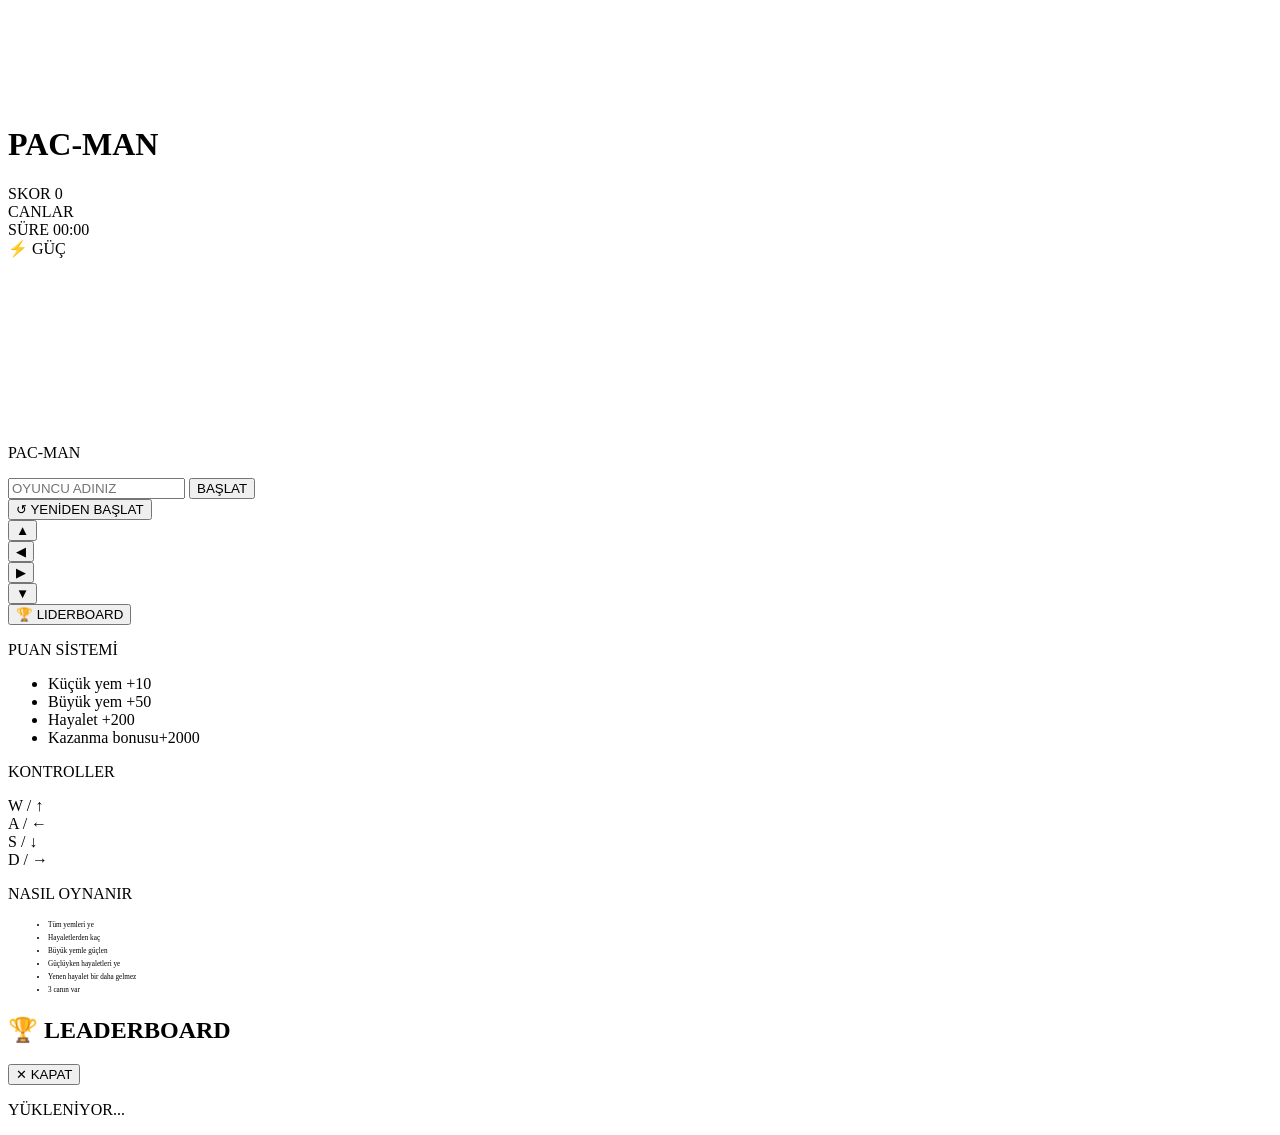
==== index.html @ 821fbc33 "index.html klasörü değiştirildi" ====
<!DOCTYPE html>
<html lang="tr">
<head>
  <meta charset="UTF-8" />
  <meta name="viewport" content="width=device-width, initial-scale=1.0, user-scalable=no" />
  <title>PAC-MAN</title>
  <link rel="stylesheet" href="/css/style.css" />
  <link rel="stylesheet" href="/css/game.css">
  <link rel="icon" type="image/svg+xml" href="data:image/svg+xml,%3Csvg xmlns='http://www.w3.org/2000/svg' viewBox='0 0 32 32'%3E%3Ccircle cx='16' cy='16' r='14' fill='%23ffd700'/%3E%3Cpath d='M16 16 L30 10 A14 14 0 0 0 30 22 Z' fill='%2304040f'/%3E%3C/svg%3E" />
</head>
<body>

  <!-- ── Header ─────────────────────────────────────────── -->
  <header class="header" role="banner">
    <h1 class="title">PAC<span>-</span>MAN</h1>
  </header>
  <style>
    .header{
      margin-top: 10%;
    }
  </style>

  <!-- ── Main layout ───────────────────────────────────── -->
  <main class="game-wrapper" role="main">

    <!-- ── Game card ──────────────────────────────────── -->
    <section class="game-card" aria-label="Oyun Alanı">

      <!-- Info bar -->
      <div class="info-bar" role="status" aria-live="polite">
        <div class="info-item">
          <span class="info-label">SKOR</span>
          <span class="info-value" id="score-value">0</span>
        </div>
        <div class="info-item">
          <span class="info-label">CANLAR</span>
          <div id="lives-display" aria-label="Kalan canlar"></div>
        </div>
        <div class="info-item">
          <span class="info-label">SÜRE</span>
          <span class="info-value" id="timer-value">00:00</span>
        </div>
      </div>

      <!-- Power bar -->
      <div id="power-bar-wrap" class="power-bar-wrap hidden" aria-label="Güç süresi">
        <span class="power-bar-label">⚡ GÜÇ</span>
        <div class="power-bar-track">
          <div class="power-bar-fill" id="power-bar-fill" style="width:100%"></div>
        </div>
      </div>

      <!-- Status message -->
      <p id="status-message" class="status-ready" aria-live="assertive"></p>

      <!-- Canvas + overlay -->
      <div class="canvas-wrapper">
        <canvas id="game-canvas" role="img" aria-label="Pacman oyun alanı"></canvas>

        <div id="canvas-overlay" class="canvas-overlay" role="dialog" aria-modal="true">
          <p id="overlay-title" class="overlay-title">PAC-MAN</p>
          <pre id="overlay-score" class="overlay-score"></pre>

          <div class="player-input-row">
            <input
              id="player-name"
              type="text"
              maxlength="30"
              placeholder="OYUNCU ADINIZ"
              autocomplete="off"
              spellcheck="false"
              aria-label="Oyuncu adı"
            />
            <button id="btn-start" class="btn btn-primary">BAŞLAT</button>
          </div>

          <button id="btn-restart" class="btn btn-secondary hidden">
            ↺ YENİDEN BAŞLAT
          </button>
        </div>
      </div>

      <!-- ── On-screen D-pad (mobile) ─────────────────── -->
      <div class="dpad" role="group" aria-label="Yön tuşları">
        <div class="dpad-row">
          <button id="dpad-up"    class="dpad-btn" aria-label="Yukarı">▲</button>
        </div>
        <div class="dpad-row">
          <button id="dpad-left"  class="dpad-btn" aria-label="Sol">◀</button>
          <div class="dpad-center"></div>
          <button id="dpad-right" class="dpad-btn" aria-label="Sağ">▶</button>
        </div>
        <div class="dpad-row">
          <button id="dpad-down"  class="dpad-btn" aria-label="Aşağı">▼</button>
        </div>
      </div>

      <!-- Bottom bar -->
      <div class="controls">
        <button id="btn-leaderboard" class="btn btn-danger"
                aria-label="Liderlik tablosunu aç" aria-haspopup="dialog">
          🏆 LIDERBOARD
        </button>
      </div>

    </section>

    <!-- ── Side panel (desktop only) ─────────────────── -->
    <aside class="side-panel" aria-label="Oyun bilgileri">
      <div>
        <p class="panel-section-title">PUAN SİSTEMİ</p>
        <ul class="panel-info-list">
          <li><span>Küçük yem</span>     <span class="val">+10</span></li>
          <li><span>Büyük yem</span>     <span class="val">+50</span></li>
          <li><span>Hayalet</span>       <span class="val">+200</span></li>
          <li><span>Kazanma bonusu</span><span class="val">+2000</span></li>
        </ul>
      </div>

      <div>
        <p class="panel-section-title">KONTROLLER</p>
        <div class="keys-grid" aria-label="Klavye kontrolleri">
          <div></div>
          <div class="key center">W / ↑</div>
          <div></div>
          <div class="key">A / ←</div>
          <div class="key center">S / ↓</div>
          <div class="key">D / →</div>
        </div>
      </div>

      <div>
        <p class="panel-section-title">NASIL OYNANIR</p>
        <ul class="panel-info-list" style="font-size:0.45rem;line-height:1.8">
          <li>Tüm yemleri ye</li>
          <li>Hayaletlerden kaç</li>
          <li>Büyük yemle güçlen</li>
          <li>Güçlüyken hayaletleri ye</li>
          <li>Yenen hayalet bir daha gelmez</li>
          <li>3 canın var</li>
        </ul>
      </div>
    </aside>

  </main>

  <!-- ── Leaderboard modal ──────────────────────────────── -->
  <div id="leaderboard-modal" class="modal-backdrop"
       role="dialog" aria-modal="true"
       aria-label="Liderlik tablosu" aria-hidden="true">
    <div class="modal" role="document">
      <div class="modal-header">
        <h2 class="modal-title">🏆 LEADERBOARD</h2>
        <button id="modal-close" class="modal-close" aria-label="Kapat">✕ KAPAT</button>
      </div>
      <div id="modal-body" class="modal-body">
        <p class="loading-text">YÜKLENİYOR...</p>
      </div>
    </div>
  </div>

  <!-- Scripts – order matters -->
  <script src="/js/api.js"></script>
  <script src="/js/ui.js"></script>
  <script src="/js/game.js"></script>
</body>
</html>
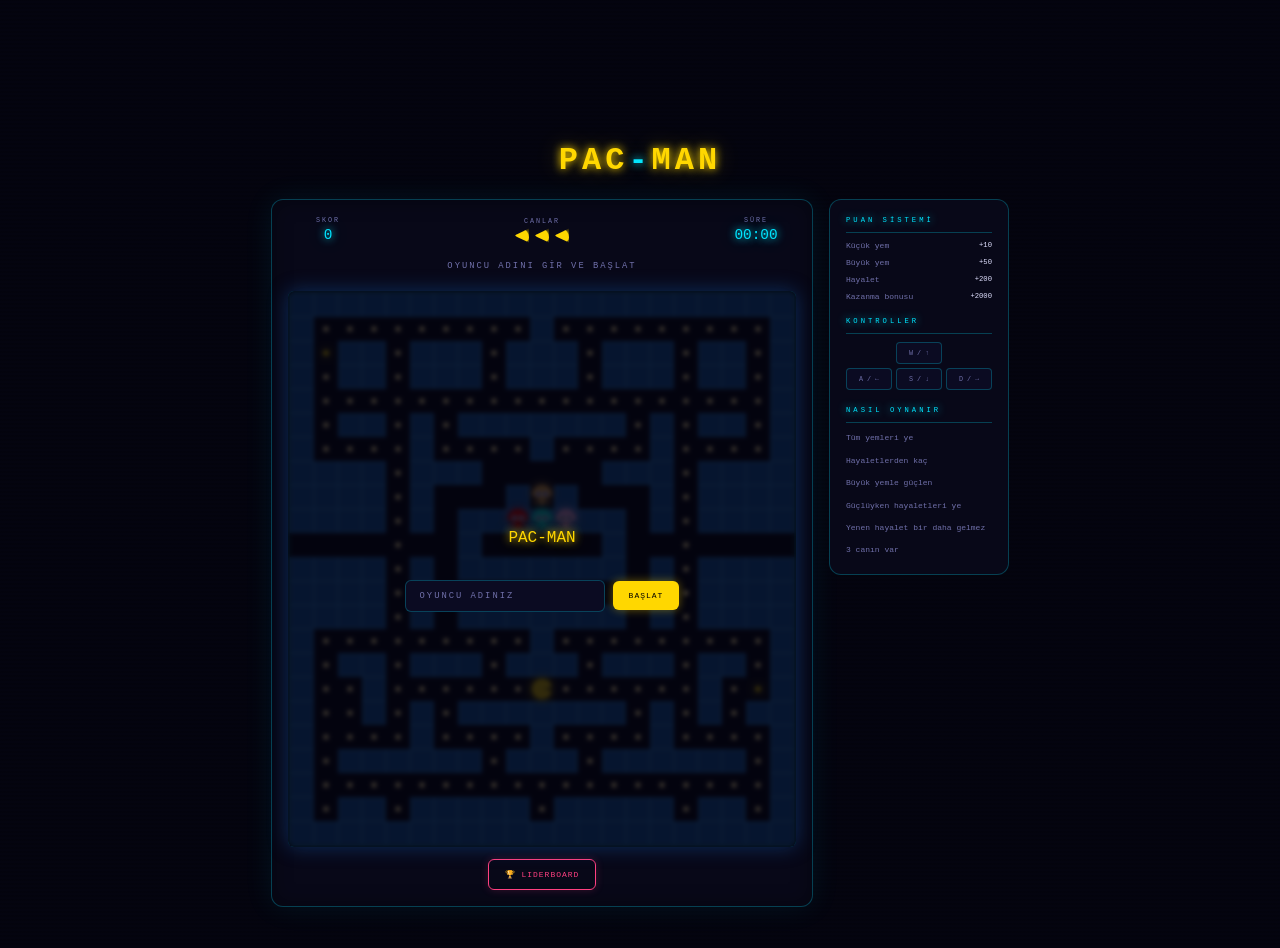
==== commit a5b743e8: "js ve css yolları güncellendi" ====
--- a/index.html
+++ b/index.html
@@ -4,8 +4,8 @@
   <meta charset="UTF-8" />
   <meta name="viewport" content="width=device-width, initial-scale=1.0, user-scalable=no" />
   <title>PAC-MAN</title>
-  <link rel="stylesheet" href="/css/style.css" />
-  <link rel="stylesheet" href="/css/game.css">
+  <link rel="stylesheet" href="./wwwroot/css/game.css" />
+  <link rel="stylesheet" href="./wwwroot/css/style.css">
   <link rel="icon" type="image/svg+xml" href="data:image/svg+xml,%3Csvg xmlns='http://www.w3.org/2000/svg' viewBox='0 0 32 32'%3E%3Ccircle cx='16' cy='16' r='14' fill='%23ffd700'/%3E%3Cpath d='M16 16 L30 10 A14 14 0 0 0 30 22 Z' fill='%2304040f'/%3E%3C/svg%3E" />
 </head>
 <body>
@@ -160,8 +160,8 @@
   </div>
 
   <!-- Scripts – order matters -->
-  <script src="/js/api.js"></script>
-  <script src="/js/ui.js"></script>
-  <script src="/js/game.js"></script>
+  <script src="./wwwroot/js/api.js"></script>
+  <script src="./wwwroot/js/ui.js"></script>
+  <script src="./wwwroot/js/game.js"></script>
 </body>
 </html>
--- a/wwwroot/css/game.css
+++ b/wwwroot/css/game.css
@@ -0,0 +1,482 @@
+/* ============================================================
+   style.css  –  Pacman Arcade UI
+   Includes: D-pad mobile controls, responsive layout
+   ============================================================ */
+
+@import url('https://fonts.googleapis.com/css2?family=Press+Start+2P&family=Orbitron:wght@400;700;900&display=swap');
+
+/* ── Reset & Root ────────────────────────────────────────── */
+*, *::before, *::after { box-sizing: border-box; margin: 0; padding: 0; }
+
+:root {
+  --bg:          #04040f;
+  --bg-card:     #080818;
+  --bg-panel:    #0b0b22;
+  --wall:        #1565c0;
+  --wall-glow:   #42a5f5;
+  --pacman:      #ffd700;
+  --neon-cyan:   #00e5ff;
+  --neon-pink:   #ff4081;
+  --neon-green:  #69ff47;
+  --text:        #e0e0ff;
+  --text-muted:  #7070aa;
+  --border:      rgba(0,229,255,0.25);
+  --font-pixel:  'Press Start 2P', monospace;
+  --font-ui:     'Orbitron', monospace;
+  --radius:      6px;
+  --shadow-neon: 0 0 8px var(--neon-cyan), 0 0 24px rgba(0,229,255,0.3);
+  --shadow-gold: 0 0 8px var(--pacman),    0 0 24px rgba(255,215,0,0.3);
+}
+
+html { scroll-behavior: smooth; }
+
+body {
+  background: var(--bg);
+  color: var(--text);
+  font-family: var(--font-ui);
+  min-height: 100vh;
+  display: flex;
+  flex-direction: column;
+  align-items: center;
+  padding: 16px 8px 40px;
+  background-image: repeating-linear-gradient(
+    0deg, transparent, transparent 2px,
+    rgba(0,0,0,0.15) 2px, rgba(0,0,0,0.15) 4px
+  );
+  /* Prevent scroll bounce / zooming on mobile */
+  overscroll-behavior: none;
+  touch-action: pan-y;
+}
+
+/* ── Header ──────────────────────────────────────────────── */
+.header { text-align: center; margin-bottom: 20px; }
+
+.title {
+  font-family: var(--font-pixel);
+  font-size: clamp(1.2rem, 4vw, 2rem);
+  color: var(--pacman);
+  text-shadow: var(--shadow-gold);
+  letter-spacing: 4px;
+  animation: titlePulse 3s ease-in-out infinite;
+}
+.title span { color: var(--neon-cyan); text-shadow: var(--shadow-neon); }
+
+.subtitle {
+  font-size: 0.55rem;
+  color: var(--text-muted);
+  letter-spacing: 6px;
+  margin-top: 6px;
+  text-transform: uppercase;
+}
+
+@keyframes titlePulse {
+  0%,100% { text-shadow: var(--shadow-gold); }
+  50%     { text-shadow: 0 0 16px var(--pacman), 0 0 40px rgba(255,215,0,0.5); }
+}
+
+/* ── Main layout ─────────────────────────────────────────── */
+.game-wrapper {
+  display: flex;
+  gap: 16px;
+  align-items: flex-start;
+  flex-wrap: wrap;
+  justify-content: center;
+  width: 100%;
+  max-width: 900px;
+}
+
+/* ── Game card ───────────────────────────────────────────── */
+.game-card {
+  background: var(--bg-card);
+  border: 1px solid var(--border);
+  border-radius: 12px;
+  padding: 16px;
+  box-shadow: 0 0 30px rgba(0,229,255,0.08), inset 0 0 20px rgba(0,0,0,0.4);
+  display: flex;
+  flex-direction: column;
+  gap: 12px;
+  /* Shrink to canvas on small screens */
+  max-width: 100%;
+}
+
+/* ── Info bar ────────────────────────────────────────────── */
+.info-bar {
+  display: flex;
+  justify-content: space-between;
+  align-items: center;
+  gap: 8px;
+  flex-wrap: wrap;
+}
+
+.info-item {
+  display: flex;
+  flex-direction: column;
+  align-items: center;
+  gap: 4px;
+  min-width: 70px;
+}
+
+.info-label {
+  font-family: var(--font-pixel);
+  font-size: 0.42rem;
+  color: var(--text-muted);
+  letter-spacing: 2px;
+  text-transform: uppercase;
+}
+
+.info-value {
+  font-family: var(--font-pixel);
+  font-size: 0.9rem;
+  color: var(--neon-cyan);
+  text-shadow: var(--shadow-neon);
+  line-height: 1;
+}
+
+#lives-display { display: flex; gap: 6px; align-items: center; }
+
+.life-icon {
+  width: 14px; height: 14px;
+  background: var(--pacman);
+  border-radius: 50%;
+  clip-path: polygon(15% 40%, 100% 0%, 100% 100%, 15% 60%, 0% 50%);
+  box-shadow: 0 0 6px var(--pacman);
+  flex-shrink: 0;
+}
+
+/* ── Canvas wrapper ──────────────────────────────────────── */
+.canvas-wrapper {
+  position: relative;
+  display: flex;
+  justify-content: center;
+}
+
+#game-canvas {
+  display: block;
+  border: 2px solid rgba(0,229,255,0.3);
+  border-radius: var(--radius);
+  box-shadow: 0 0 20px rgba(21,101,192,0.4), inset 0 0 10px rgba(0,0,0,0.6);
+  image-rendering: pixelated;
+  max-width: 100%;
+  height: auto;
+  /* Prevent iOS long-press context menu */
+  -webkit-user-select: none;
+  user-select: none;
+  touch-action: none;
+}
+
+/* Canvas overlay */
+.canvas-overlay {
+  position: absolute;
+  inset: 0;
+  background: rgba(4,4,15,0.82);
+  border-radius: var(--radius);
+  display: flex;
+  flex-direction: column;
+  align-items: center;
+  justify-content: center;
+  gap: 14px;
+  padding: 20px;
+  backdrop-filter: blur(2px);
+  text-align: center;
+}
+.canvas-overlay.hidden { display: none; }
+
+.overlay-title {
+  font-family: var(--font-pixel);
+  font-size: clamp(0.65rem, 2.5vw, 1rem);
+  color: var(--pacman);
+  text-shadow: var(--shadow-gold);
+  line-height: 1.8;
+  white-space: pre-line;
+}
+.overlay-title.win  { color: var(--neon-green); text-shadow: 0 0 8px var(--neon-green), 0 0 24px rgba(105,255,71,.3); }
+.overlay-title.lose { color: var(--neon-pink);  text-shadow: 0 0 8px var(--neon-pink),  0 0 24px rgba(255,64,129,.3); }
+
+.overlay-score {
+  font-family: var(--font-pixel);
+  font-size: 0.5rem;
+  color: var(--text-muted);
+  line-height: 2;
+  white-space: pre-line;
+}
+
+/* ── Player input row ────────────────────────────────────── */
+.player-input-row {
+  display: flex;
+  gap: 8px;
+  align-items: center;
+  flex-wrap: wrap;
+  justify-content: center;
+}
+
+#player-name {
+  background: var(--bg-panel);
+  border: 1px solid var(--border);
+  border-radius: var(--radius);
+  color: var(--text);
+  font-family: var(--font-pixel);
+  font-size: 0.5rem;
+  padding: 10px 14px;
+  outline: none;
+  letter-spacing: 2px;
+  width: 190px;
+  transition: border-color .2s, box-shadow .2s;
+}
+#player-name:focus { border-color: var(--neon-cyan); box-shadow: 0 0 8px rgba(0,229,255,.3); }
+#player-name::placeholder { color: var(--text-muted); }
+
+/* ── Buttons ─────────────────────────────────────────────── */
+.btn {
+  font-family: var(--font-pixel);
+  font-size: 0.5rem;
+  border: none;
+  border-radius: var(--radius);
+  cursor: pointer;
+  padding: 10px 16px;
+  letter-spacing: 1px;
+  transition: transform .1s, box-shadow .2s, background .2s;
+  white-space: nowrap;
+  user-select: none;
+  -webkit-tap-highlight-color: transparent;
+}
+.btn:active { transform: scale(0.94); }
+.btn:disabled { opacity: 0.4; cursor: not-allowed; }
+
+.btn-primary { background: var(--pacman); color: #000; box-shadow: 0 0 10px rgba(255,215,0,.4); }
+.btn-primary:hover:not(:disabled) { background: #ffe033; box-shadow: var(--shadow-gold); }
+
+.btn-secondary { background: transparent; color: var(--neon-cyan); border: 1px solid var(--neon-cyan); box-shadow: 0 0 8px rgba(0,229,255,.2); }
+.btn-secondary:hover:not(:disabled) { background: rgba(0,229,255,.1); box-shadow: var(--shadow-neon); }
+
+.btn-danger { background: transparent; color: var(--neon-pink); border: 1px solid var(--neon-pink); box-shadow: 0 0 8px rgba(255,64,129,.2); }
+.btn-danger:hover:not(:disabled) { background: rgba(255,64,129,.1); box-shadow: 0 0 8px var(--neon-pink), 0 0 24px rgba(255,64,129,.3); }
+
+/* ── Controls bar ────────────────────────────────────────── */
+.controls { display: flex; gap: 8px; flex-wrap: wrap; justify-content: center; }
+
+/* ── Power bar ───────────────────────────────────────────── */
+.power-bar-wrap { display: flex; align-items: center; gap: 8px; }
+.power-bar-wrap.hidden { display: none; }
+
+.power-bar-label { font-family: var(--font-pixel); font-size: 0.38rem; color: var(--neon-pink); white-space: nowrap; }
+.power-bar-track { flex: 1; height: 6px; background: rgba(255,255,255,.1); border-radius: 3px; overflow: hidden; }
+.power-bar-fill  { height: 100%; background: linear-gradient(90deg,var(--neon-pink),var(--pacman)); border-radius: 3px; transition: width .1s linear; box-shadow: 0 0 6px var(--neon-pink); }
+
+/* ── Status message ──────────────────────────────────────── */
+#status-message {
+  font-family: var(--font-pixel);
+  font-size: 0.5rem;
+  text-align: center;
+  padding: 6px;
+  min-height: 22px;
+  letter-spacing: 2px;
+  transition: color .3s;
+}
+.status-ready    { color: var(--text-muted); }
+.status-playing  { color: var(--neon-green); }
+.status-dead     { color: var(--neon-pink); }
+.status-win      { color: var(--pacman); animation: titlePulse 1s ease-in-out infinite; }
+.status-gameover { color: var(--neon-pink); animation: titlePulse 1s ease-in-out infinite; }
+
+/* ═══════════════════════════════════════════════════════════
+   ON-SCREEN D-PAD
+   ═══════════════════════════════════════════════════════════ */
+.dpad {
+  display: flex;
+  flex-direction: column;
+  align-items: center;
+  gap: 4px;
+  margin: 4px auto 0;
+  /* Show by default on all screens; hidden on big screens via media query */
+}
+
+.dpad-row {
+  display: flex;
+  align-items: center;
+  gap: 4px;
+}
+
+.dpad-center {
+  width: 52px;
+  height: 52px;
+  background: rgba(0,229,255,0.04);
+  border-radius: var(--radius);
+}
+
+.dpad-btn {
+  width: 52px;
+  height: 52px;
+  background: var(--bg-panel);
+  border: 1px solid var(--border);
+  border-radius: 8px;
+  color: var(--neon-cyan);
+  font-size: 1.2rem;
+  line-height: 1;
+  display: flex;
+  align-items: center;
+  justify-content: center;
+  cursor: pointer;
+  user-select: none;
+  -webkit-tap-highlight-color: transparent;
+  transition: background .1s, transform .08s, box-shadow .1s;
+  touch-action: manipulation;
+}
+
+.dpad-btn:active {
+  background: rgba(0,229,255,0.18);
+  box-shadow: var(--shadow-neon);
+  transform: scale(0.91);
+}
+
+/* ── Side panel (desktop) ────────────────────────────────── */
+.side-panel {
+  background: var(--bg-card);
+  border: 1px solid var(--border);
+  border-radius: 12px;
+  padding: 16px;
+  min-width: 180px;
+  max-width: 200px;
+  display: flex;
+  flex-direction: column;
+  gap: 16px;
+}
+
+.panel-section-title {
+  font-family: var(--font-pixel);
+  font-size: 0.45rem;
+  color: var(--neon-cyan);
+  text-shadow: var(--shadow-neon);
+  letter-spacing: 3px;
+  border-bottom: 1px solid var(--border);
+  padding-bottom: 8px;
+  margin-bottom: 8px;
+}
+
+.panel-info-list { list-style: none; display: flex; flex-direction: column; gap: 8px; }
+.panel-info-list li { display: flex; justify-content: space-between; font-size: 0.5rem; color: var(--text-muted); }
+.panel-info-list .val { color: var(--text); font-family: var(--font-pixel); font-size: 0.45rem; }
+
+.keys-grid { display: grid; grid-template-columns: repeat(3,1fr); gap: 4px; margin-top: 4px; }
+.key { background: var(--bg-panel); border: 1px solid var(--border); border-radius: 4px; padding: 6px 4px; text-align: center; font-family: var(--font-pixel); font-size: 0.42rem; color: var(--text-muted); }
+.key.center { grid-column: 2; }
+
+/* ── Modal ───────────────────────────────────────────────── */
+.modal-backdrop {
+  display: none;
+  position: fixed;
+  inset: 0;
+  background: rgba(4,4,15,.88);
+  z-index: 100;
+  justify-content: center;
+  align-items: center;
+  padding: 16px;
+  backdrop-filter: blur(4px);
+}
+.modal-backdrop.open { display: flex; animation: fadeIn .2s ease; }
+
+@keyframes fadeIn  { from { opacity: 0; } to { opacity: 1; } }
+@keyframes slideUp { from { transform: translateY(20px); opacity: 0; } to { transform: translateY(0); opacity: 1; } }
+
+.modal {
+  background: var(--bg-card);
+  border: 1px solid var(--neon-cyan);
+  border-radius: 12px;
+  box-shadow: 0 0 40px rgba(0,229,255,.2), 0 0 80px rgba(0,0,0,.6);
+  width: 100%;
+  max-width: 720px;
+  max-height: 85vh;
+  display: flex;
+  flex-direction: column;
+  animation: slideUp .25s ease;
+}
+
+.modal-header {
+  display: flex;
+  justify-content: space-between;
+  align-items: center;
+  padding: 16px 20px;
+  border-bottom: 1px solid var(--border);
+}
+
+.modal-title { font-family: var(--font-pixel); font-size: 0.75rem; color: var(--neon-cyan); text-shadow: var(--shadow-neon); letter-spacing: 4px; }
+
+.modal-close {
+  background: transparent;
+  border: 1px solid var(--border);
+  color: var(--text-muted);
+  cursor: pointer;
+  font-family: var(--font-pixel);
+  font-size: 0.6rem;
+  padding: 6px 10px;
+  border-radius: var(--radius);
+  transition: color .2s, border-color .2s;
+}
+.modal-close:hover { color: var(--neon-pink); border-color: var(--neon-pink); }
+
+.modal-body {
+  padding: 16px 20px;
+  overflow-y: auto;
+  flex: 1;
+}
+.modal-body::-webkit-scrollbar { width: 6px; }
+.modal-body::-webkit-scrollbar-track { background: var(--bg); }
+.modal-body::-webkit-scrollbar-thumb { background: var(--wall); border-radius: 3px; }
+
+/* ── Leaderboard table ───────────────────────────────────── */
+.leaderboard-table { width: 100%; border-collapse: collapse; font-size: 0.45rem; }
+.leaderboard-table th { font-family: var(--font-pixel); font-size: 0.38rem; color: var(--neon-cyan); letter-spacing: 2px; text-align: left; padding: 8px 10px; border-bottom: 1px solid var(--border); white-space: nowrap; }
+.leaderboard-table td { padding: 10px; border-bottom: 1px solid rgba(255,255,255,.04); font-family: var(--font-ui); font-size: 0.6rem; color: var(--text); white-space: nowrap; }
+.leaderboard-table tr:first-child td { color: var(--pacman); }
+.leaderboard-table tr:nth-child(2)  td { color: var(--neon-cyan); }
+.leaderboard-table tr:nth-child(3)  td { color: var(--neon-green); }
+.leaderboard-table tr:hover td { background: rgba(0,229,255,.04); }
+
+.rank-badge { display: inline-block; font-family: var(--font-pixel); font-size: 0.38rem; padding: 2px 5px; border-radius: 3px; background: rgba(0,0,0,.4); border: 1px solid var(--border); }
+.rank-1 { border-color: var(--pacman);    color: var(--pacman); }
+.rank-2 { border-color: var(--neon-cyan); color: var(--neon-cyan); }
+.rank-3 { border-color: var(--neon-green);color: var(--neon-green); }
+
+.win-badge { display: inline-block; background: rgba(105,255,71,.15); color: var(--neon-green); border: 1px solid rgba(105,255,71,.3); border-radius: 3px; font-size: 0.38rem; padding: 2px 6px; }
+
+.loading-text, .empty-text, .error-text { text-align: center; padding: 40px 0; font-family: var(--font-pixel); font-size: 0.5rem; letter-spacing: 2px; }
+.loading-text { color: var(--text-muted); animation: blink 1s step-end infinite; }
+.empty-text   { color: var(--text-muted); }
+.error-text   { color: var(--neon-pink); }
+
+@keyframes blink { 50% { opacity: 0; } }
+
+/* ── Utility ─────────────────────────────────────────────── */
+.hidden { display: none !important; }
+
+/* ═══════════════════════════════════════════════════════════
+   RESPONSIVE
+   ═══════════════════════════════════════════════════════════ */
+
+/* Mid-range: hide side panel, keep D-pad */
+@media (max-width: 700px) {
+  .side-panel { display: none; }
+  .title      { font-size: 1.1rem; }
+}
+
+/* Small phones */
+@media (max-width: 420px) {
+  body { padding: 6px 2px 20px; }
+
+  .game-card { padding: 10px; gap: 8px; }
+
+  .info-bar   { justify-content: center; }
+  .info-item  { min-width: 60px; }
+  .info-value { font-size: 0.75rem; }
+
+  #player-name { width: 150px; font-size: 0.45rem; }
+
+  .dpad-btn    { width: 46px; height: 46px; font-size: 1.1rem; }
+  .dpad-center { width: 46px; height: 46px; }
+
+  .btn         { font-size: 0.45rem; padding: 8px 12px; }
+}
+
+/* Large screens: hide D-pad (keyboard preferred) */
+@media (min-width: 900px) {
+  .dpad { display: none; }
+}
--- a/wwwroot/css/style.css
+++ b/wwwroot/css/style.css
@@ -0,0 +1,582 @@
+/* ============================================================
+   style.css  –  Pacman Arcade UI
+   Tema: Retro-neon arcade, dark navy background
+   ============================================================ */
+
+@import url('https://fonts.googleapis.com/css2?family=Press+Start+2P&family=Orbitron:wght@400;700;900&display=swap');
+
+/* ── Reset & Root ────────────────────────────────────────── */
+*, *::before, *::after { box-sizing: border-box; margin: 0; padding: 0; }
+
+:root {
+  --bg:           #04040f;
+  --bg-card:      #080818;
+  --bg-panel:     #0b0b22;
+  --wall:         #1565c0;
+  --wall-glow:    #42a5f5;
+  --pacman:       #ffd700;
+  --neon-cyan:    #00e5ff;
+  --neon-pink:    #ff4081;
+  --neon-green:   #69ff47;
+  --text:         #e0e0ff;
+  --text-muted:   #7070aa;
+  --border:       rgba(0, 229, 255, 0.25);
+  --font-pixel:   'Press Start 2P', monospace;
+  --font-ui:      'Orbitron', monospace;
+  --radius:       6px;
+  --shadow-neon:  0 0 8px var(--neon-cyan), 0 0 24px rgba(0,229,255,0.3);
+  --shadow-gold:  0 0 8px var(--pacman),    0 0 24px rgba(255,215,0,0.3);
+}
+
+html { scroll-behavior: smooth; }
+
+body {
+  background: var(--bg);
+  color: var(--text);
+  font-family: var(--font-ui);
+  min-height: 100vh;
+  display: flex;
+  flex-direction: column;
+  align-items: center;
+  padding: 16px 8px 40px;
+  /* subtle scanline texture */
+  background-image:
+    repeating-linear-gradient(
+      0deg,
+      transparent,
+      transparent 2px,
+      rgba(0,0,0,0.15) 2px,
+      rgba(0,0,0,0.15) 4px
+    );
+}
+
+/* ── Header ──────────────────────────────────────────────── */
+.header {
+  text-align: center;
+  margin-bottom: 20px;
+  position: relative;
+}
+
+.title {
+  font-family: var(--font-pixel);
+  font-size: clamp(1.2rem, 4vw, 2rem);
+  color: var(--pacman);
+  text-shadow: var(--shadow-gold);
+  letter-spacing: 4px;
+  animation: titlePulse 3s ease-in-out infinite;
+}
+
+.title span { color: var(--neon-cyan); text-shadow: var(--shadow-neon); }
+
+.subtitle {
+  font-size: 0.55rem;
+  color: var(--text-muted);
+  letter-spacing: 6px;
+  margin-top: 6px;
+  text-transform: uppercase;
+}
+
+@keyframes titlePulse {
+  0%, 100% { text-shadow: var(--shadow-gold); }
+  50%       { text-shadow: 0 0 16px var(--pacman), 0 0 40px rgba(255,215,0,0.5); }
+}
+
+/* ── Main layout ─────────────────────────────────────────── */
+.game-wrapper {
+  display: flex;
+  gap: 16px;
+  align-items: flex-start;
+  flex-wrap: wrap;
+  justify-content: center;
+  width: 100%;
+  max-width: 900px;
+}
+
+/* ── Game card ───────────────────────────────────────────── */
+.game-card {
+  background: var(--bg-card);
+  border: 1px solid var(--border);
+  border-radius: 12px;
+  padding: 16px;
+  box-shadow: 0 0 30px rgba(0, 229, 255, 0.08), inset 0 0 20px rgba(0,0,0,0.4);
+  display: flex;
+  flex-direction: column;
+  gap: 12px;
+}
+
+/* ── Info bar (score / lives / timer) ────────────────────── */
+.info-bar {
+  display: flex;
+  justify-content: space-between;
+  align-items: center;
+  gap: 8px;
+  flex-wrap: wrap;
+}
+
+.info-item {
+  display: flex;
+  flex-direction: column;
+  align-items: center;
+  gap: 4px;
+  min-width: 80px;
+}
+
+.info-label {
+  font-family: var(--font-pixel);
+  font-size: 0.42rem;
+  color: var(--text-muted);
+  letter-spacing: 2px;
+  text-transform: uppercase;
+}
+
+.info-value {
+  font-family: var(--font-pixel);
+  font-size: 0.9rem;
+  color: var(--neon-cyan);
+  text-shadow: var(--shadow-neon);
+  line-height: 1;
+}
+
+#lives-display {
+  display: flex;
+  gap: 6px;
+  align-items: center;
+}
+
+.life-icon {
+  width: 14px;
+  height: 14px;
+  background: var(--pacman);
+  border-radius: 50% 50% 50% 50% / 60% 60% 40% 40%;
+  clip-path: polygon(15% 40%, 100% 0%, 100% 100%, 15% 60%, 0% 50%);
+  box-shadow: 0 0 6px var(--pacman);
+  flex-shrink: 0;
+}
+
+/* ── Canvas wrapper ──────────────────────────────────────── */
+.canvas-wrapper {
+  position: relative;
+  display: flex;
+  justify-content: center;
+  align-items: center;
+}
+
+#game-canvas {
+  display: block;
+  border: 2px solid rgba(0,229,255,0.3);
+  border-radius: var(--radius);
+  box-shadow: 0 0 20px rgba(21,101,192,0.4), inset 0 0 10px rgba(0,0,0,0.6);
+  image-rendering: pixelated;
+  max-width: 100%;
+  height: auto;
+}
+
+/* overlay shown before game starts / game over */
+.canvas-overlay {
+  position: absolute;
+  inset: 0;
+  background: rgba(4,4,15,0.82);
+  border-radius: var(--radius);
+  display: flex;
+  flex-direction: column;
+  align-items: center;
+  justify-content: center;
+  gap: 14px;
+  padding: 20px;
+  backdrop-filter: blur(2px);
+  text-align: center;
+}
+
+.canvas-overlay.hidden { display: none; }
+
+.overlay-title {
+  font-family: var(--font-pixel);
+  font-size: clamp(0.7rem, 2.5vw, 1rem);
+  color: var(--pacman);
+  text-shadow: var(--shadow-gold);
+  line-height: 1.6;
+}
+
+.overlay-title.win  { color: var(--neon-green); text-shadow: 0 0 8px var(--neon-green), 0 0 24px rgba(105,255,71,0.3); }
+.overlay-title.lose { color: var(--neon-pink);  text-shadow: 0 0 8px var(--neon-pink),  0 0 24px rgba(255,64,129,0.3); }
+
+.overlay-score {
+  font-family: var(--font-pixel);
+  font-size: 0.55rem;
+  color: var(--text-muted);
+  line-height: 2;
+}
+
+/* ── Controls area ───────────────────────────────────────── */
+.controls {
+  display: flex;
+  gap: 8px;
+  flex-wrap: wrap;
+  justify-content: center;
+}
+
+/* ── Player input ────────────────────────────────────────── */
+.player-input-row {
+  display: flex;
+  gap: 8px;
+  align-items: center;
+  flex-wrap: wrap;
+  justify-content: center;
+}
+
+#player-name {
+  background: var(--bg-panel);
+  border: 1px solid var(--border);
+  border-radius: var(--radius);
+  color: var(--text);
+  font-family: var(--font-pixel);
+  font-size: 0.55rem;
+  padding: 10px 14px;
+  outline: none;
+  letter-spacing: 2px;
+  width: 200px;
+  transition: border-color 0.2s, box-shadow 0.2s;
+}
+
+#player-name:focus {
+  border-color: var(--neon-cyan);
+  box-shadow: 0 0 8px rgba(0,229,255,0.3);
+}
+
+#player-name::placeholder { color: var(--text-muted); }
+
+/* ── Buttons ─────────────────────────────────────────────── */
+.btn {
+  font-family: var(--font-pixel);
+  font-size: 0.5rem;
+  border: none;
+  border-radius: var(--radius);
+  cursor: pointer;
+  padding: 10px 16px;
+  letter-spacing: 1px;
+  transition: transform 0.1s, box-shadow 0.2s, background 0.2s;
+  white-space: nowrap;
+  user-select: none;
+}
+
+.btn:active { transform: scale(0.96); }
+.btn:disabled { opacity: 0.4; cursor: not-allowed; }
+
+.btn-primary {
+  background: var(--pacman);
+  color: #000;
+  box-shadow: 0 0 10px rgba(255,215,0,0.4);
+}
+.btn-primary:hover:not(:disabled) {
+  background: #ffe033;
+  box-shadow: var(--shadow-gold);
+}
+
+.btn-secondary {
+  background: transparent;
+  color: var(--neon-cyan);
+  border: 1px solid var(--neon-cyan);
+  box-shadow: 0 0 8px rgba(0,229,255,0.2);
+}
+.btn-secondary:hover:not(:disabled) {
+  background: rgba(0,229,255,0.1);
+  box-shadow: var(--shadow-neon);
+}
+
+.btn-danger {
+  background: transparent;
+  color: var(--neon-pink);
+  border: 1px solid var(--neon-pink);
+  box-shadow: 0 0 8px rgba(255,64,129,0.2);
+}
+.btn-danger:hover:not(:disabled) {
+  background: rgba(255,64,129,0.1);
+  box-shadow: 0 0 8px var(--neon-pink), 0 0 24px rgba(255,64,129,0.3);
+}
+
+/* ── Side panel ──────────────────────────────────────────── */
+.side-panel {
+  background: var(--bg-card);
+  border: 1px solid var(--border);
+  border-radius: 12px;
+  padding: 16px;
+  min-width: 180px;
+  max-width: 200px;
+  display: flex;
+  flex-direction: column;
+  gap: 16px;
+}
+
+.panel-section-title {
+  font-family: var(--font-pixel);
+  font-size: 0.45rem;
+  color: var(--neon-cyan);
+  text-shadow: var(--shadow-neon);
+  letter-spacing: 3px;
+  border-bottom: 1px solid var(--border);
+  padding-bottom: 8px;
+  margin-bottom: 8px;
+}
+
+.panel-info-list { list-style: none; display: flex; flex-direction: column; gap: 8px; }
+
+.panel-info-list li {
+  display: flex;
+  justify-content: space-between;
+  font-size: 0.5rem;
+  color: var(--text-muted);
+}
+
+.panel-info-list .val {
+  color: var(--text);
+  font-family: var(--font-pixel);
+  font-size: 0.45rem;
+}
+
+.keys-grid {
+  display: grid;
+  grid-template-columns: repeat(3, 1fr);
+  gap: 4px;
+  margin-top: 4px;
+}
+
+.key {
+  background: var(--bg-panel);
+  border: 1px solid var(--border);
+  border-radius: 4px;
+  padding: 6px 4px;
+  text-align: center;
+  font-family: var(--font-pixel);
+  font-size: 0.42rem;
+  color: var(--text-muted);
+}
+
+.key.center { grid-column: 2; }
+.key-row {
+  display: flex;
+  gap: 4px;
+  justify-content: center;
+}
+
+/* ── Status message ──────────────────────────────────────── */
+#status-message {
+  font-family: var(--font-pixel);
+  font-size: 0.55rem;
+  text-align: center;
+  padding: 6px;
+  min-height: 24px;
+  letter-spacing: 2px;
+  transition: color 0.3s;
+}
+
+.status-ready   { color: var(--text-muted); }
+.status-playing { color: var(--neon-green); }
+.status-dead    { color: var(--neon-pink); }
+.status-win     { color: var(--pacman); animation: titlePulse 1s ease-in-out infinite; }
+.status-gameover{ color: var(--neon-pink); animation: titlePulse 1s ease-in-out infinite; }
+
+/* ── Modal ───────────────────────────────────────────────── */
+.modal-backdrop {
+  display: none;
+  position: fixed;
+  inset: 0;
+  background: rgba(4,4,15,0.88);
+  z-index: 100;
+  justify-content: center;
+  align-items: center;
+  padding: 16px;
+  backdrop-filter: blur(4px);
+}
+
+.modal-backdrop.open {
+  display: flex;
+  animation: fadeIn 0.2s ease;
+}
+
+@keyframes fadeIn { from { opacity: 0; } to { opacity: 1; } }
+
+.modal {
+  background: var(--bg-card);
+  border: 1px solid var(--neon-cyan);
+  border-radius: 12px;
+  box-shadow: 0 0 40px rgba(0,229,255,0.2), 0 0 80px rgba(0,0,0,0.6);
+  width: 100%;
+  max-width: 720px;
+  max-height: 85vh;
+  display: flex;
+  flex-direction: column;
+  animation: slideUp 0.25s ease;
+}
+
+@keyframes slideUp { from { transform: translateY(20px); opacity: 0; } to { transform: translateY(0); opacity: 1; } }
+
+.modal-header {
+  display: flex;
+  justify-content: space-between;
+  align-items: center;
+  padding: 16px 20px;
+  border-bottom: 1px solid var(--border);
+}
+
+.modal-title {
+  font-family: var(--font-pixel);
+  font-size: 0.75rem;
+  color: var(--neon-cyan);
+  text-shadow: var(--shadow-neon);
+  letter-spacing: 4px;
+}
+
+.modal-close {
+  background: transparent;
+  border: 1px solid var(--border);
+  color: var(--text-muted);
+  cursor: pointer;
+  font-family: var(--font-pixel);
+  font-size: 0.6rem;
+  padding: 6px 10px;
+  border-radius: var(--radius);
+  transition: color 0.2s, border-color 0.2s;
+}
+
+.modal-close:hover {
+  color: var(--neon-pink);
+  border-color: var(--neon-pink);
+}
+
+.modal-body {
+  padding: 16px 20px;
+  overflow-y: auto;
+  flex: 1;
+}
+
+.modal-body::-webkit-scrollbar { width: 6px; }
+.modal-body::-webkit-scrollbar-track { background: var(--bg); }
+.modal-body::-webkit-scrollbar-thumb { background: var(--wall); border-radius: 3px; }
+
+/* ── Leaderboard table ───────────────────────────────────── */
+.leaderboard-table {
+  width: 100%;
+  border-collapse: collapse;
+  font-size: 0.45rem;
+}
+
+.leaderboard-table th {
+  font-family: var(--font-pixel);
+  font-size: 0.38rem;
+  color: var(--neon-cyan);
+  letter-spacing: 2px;
+  text-align: left;
+  padding: 8px 10px;
+  border-bottom: 1px solid var(--border);
+  white-space: nowrap;
+}
+
+.leaderboard-table td {
+  padding: 10px 10px;
+  border-bottom: 1px solid rgba(255,255,255,0.04);
+  font-family: var(--font-ui);
+  font-size: 0.6rem;
+  color: var(--text);
+  white-space: nowrap;
+}
+
+.leaderboard-table tr:first-child td { color: var(--pacman); }
+.leaderboard-table tr:nth-child(2) td { color: var(--neon-cyan); }
+.leaderboard-table tr:nth-child(3) td { color: var(--neon-green); }
+
+.leaderboard-table tr:hover td {
+  background: rgba(0,229,255,0.04);
+}
+
+.rank-badge {
+  display: inline-block;
+  font-family: var(--font-pixel);
+  font-size: 0.38rem;
+  padding: 2px 5px;
+  border-radius: 3px;
+  background: rgba(0,0,0,0.4);
+  border: 1px solid var(--border);
+}
+
+.rank-1 { border-color: var(--pacman); color: var(--pacman); }
+.rank-2 { border-color: var(--neon-cyan); color: var(--neon-cyan); }
+.rank-3 { border-color: var(--neon-green); color: var(--neon-green); }
+
+.win-badge {
+  display: inline-block;
+  background: rgba(105,255,71,0.15);
+  color: var(--neon-green);
+  border: 1px solid rgba(105,255,71,0.3);
+  border-radius: 3px;
+  font-size: 0.38rem;
+  padding: 2px 6px;
+}
+
+.loading-text, .empty-text, .error-text {
+  text-align: center;
+  padding: 40px 0;
+  font-family: var(--font-pixel);
+  font-size: 0.5rem;
+  letter-spacing: 2px;
+}
+
+.loading-text { color: var(--text-muted); animation: blink 1s step-end infinite; }
+.empty-text   { color: var(--text-muted); }
+.error-text   { color: var(--neon-pink); }
+
+@keyframes blink { 50% { opacity: 0; } }
+
+/* ── Utility ─────────────────────────────────────────────── */
+.hidden { display: none !important; }
+
+/* ── Power mode indicator ────────────────────────────────── */
+.power-bar-wrap {
+  display: flex;
+  align-items: center;
+  gap: 8px;
+}
+
+.power-bar-label {
+  font-family: var(--font-pixel);
+  font-size: 0.38rem;
+  color: var(--neon-pink);
+  white-space: nowrap;
+}
+
+.power-bar-track {
+  flex: 1;
+  height: 6px;
+  background: rgba(255,255,255,0.1);
+  border-radius: 3px;
+  overflow: hidden;
+}
+
+.power-bar-fill {
+  height: 100%;
+  background: linear-gradient(90deg, var(--neon-pink), var(--pacman));
+  border-radius: 3px;
+  transition: width 0.1s linear;
+  box-shadow: 0 0 6px var(--neon-pink);
+}
+
+.power-bar-wrap.hidden { display: none; }
+
+/* ── Responsive ──────────────────────────────────────────── */
+@media (max-width: 640px) {
+  body { padding: 8px 4px 24px; }
+
+  .game-wrapper { gap: 10px; }
+
+  .side-panel { display: none; }
+
+  .title { font-size: 1.1rem; }
+
+  .info-value { font-size: 0.75rem; }
+
+  #player-name { width: 160px; }
+}
+
+@media (max-width: 400px) {
+  .info-bar { justify-content: center; }
+  .info-item { min-width: 60px; }
+}
